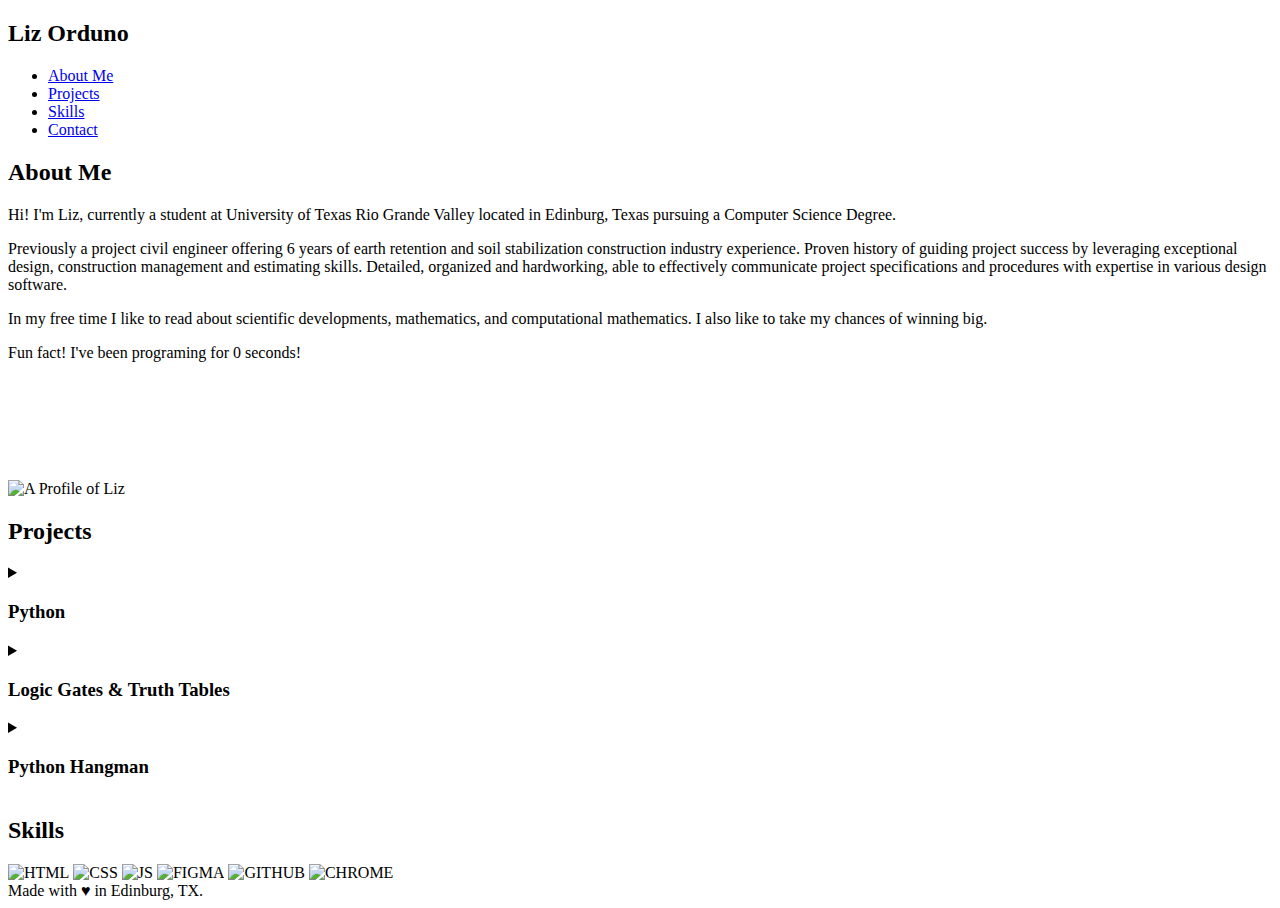
==== index.html @ e878ddfb "Created index.html page" ====
<!DOCTYPE html>
<html lang="en">
  <head>
    <meta charset="UTF-8" />
    <meta name="viewport" content="width=device-width, initial-scale=1.0" />
    <title>My Portfolio</title>
    <link rel="stylesheet" href="./index.css" />
    <link rel="stylesheet" href="./all.min.css" />
  </head>
  <body>
    <nav>
      <h2 id="logo">Liz Orduno</h2>
      <ul class="navigation-items">
        <li class="navigation-item"><a href="#about-me">About Me</a></li>
        <li class="navigation-item"><a href="#projects">Projects</a></li>
        <li class="navigation-item"><a href="#skills">Skills</a></li>
        <li class="navigation-item"><a href="/contact.html">Contact</a></li>
      </ul>
    </nav>

    <main>
      <section id="about-me">
        <div class="about-me-container">
          <div class="about-me-text-container">
            <h2>About Me</h2>
            <p>
              Hi! I'm Liz, currently a student at University of Texas Rio Grande Valley located in Edinburg,
              Texas pursuing a Computer Science Degree.
            </p>
            <p>
              Previously a project civil engineer offering 6 years of earth retention and soil stabilization construction
              industry experience. Proven history of guiding project success by leveraging exceptional design, construction management
              and estimating skills. Detailed, organized and hardworking, able to effectively communicate project specifications and
              procedures with expertise in various design software.
            </p>
            <p>
              In my free time I like to read about scientific developments,
              mathematics, and computational mathematics. I also like to take my
              chances of winning big.
            </p>
            <p>
              Fun fact! I've been programing for
              <span id="time-container">0</span> seconds!
              <br>
              <br>
              <iframe src="https://open.spotify.com/embed/track/7DcJ6fEBb7BaKuYKTwiDxK?utm_source=generator&theme=0" width="65%" height="80" frameBorder="0" allowfullscreen="" allow="autoplay; clipboard-write; encrypted-media; fullscreen; picture-in-picture"></iframe>
            </p>
          </div>
          <img
            src="personal.png"
            alt="A Profile of Liz"
            class="portrait"
          />
        </div>
      </section>


<!--//PROJECTS IMAGES & DESCRIPTIONS -->
      <section id="projects">
        <h2>Projects</h2>
        <details class="project">
          <summary class="project-title">
<!--//FIRST PROJECT: PYTHON -->
            <h3>Python</h3>
          </summary>
<!--//FIRST IMAGE: PYTHON -->
          <img id="myImg" src="phyon.png" alt="Image of the phyton work done in class" style="width:100%;max-width:500px">
<!-- The Modal -->
          <div id="myModal" class="modal">
            <span class="close">&times;</span>
            <img class="modal-content" id="img01">
            <div id="caption"></div>
          </div>
            <script>
// Get the modal
            var modal = document.getElementById("myModal");
// Get the image and insert it inside the modal - use its "alt" text as a caption
              var img = document.getElementById("myImg");
              var modalImg = document.getElementById("img01");
              var captionText = document.getElementById("caption");
              img.onclick = function(){
                modal.style.display = "block";
                modalImg.src = this.src;
                captionText.innerHTML = this.alt;
              }
// Get the <span> element that closes the modal
                var span = document.getElementsByClassName("close")[0];
// When the user clicks on <span> (x), close the modal
                span.onclick = function() {
                  modal.style.display = "none";
                }
              </script>
<!--//FIRST DESCRIPTION TEXT: PYTHON -->
          <p class="project-description">
            <i>Riplit screenshot of learning to write on Python.
            Python is a high-level, general-purpose programming language. Its design philosophy emphasizes code readability with the use of significant indentation. Python is dynamically-typed and garbage-collected. It supports multiple programming paradigms, including structured, object-oriented and functional programming.</i>
        </details>

        <details class="project">
          <summary class="project-title">
<!--//SECOND PROJECT: LOGIC GATES & TRUTH TABLES-->
            <h3>Logic Gates & Truth Tables</h3>
          </summary>
<!--//SECOND IMAGE: LOGIC -->
          <img id="myImg1" src="circuits.png" alt="Logic Circuits Notes" style="width:100%;max-width:500px">
<!-- The Modal -->
          <div id="myModal" class="modal">
            <span class="close">&times;</span>
            <img class="modal-content" id="img01">
            <div id="caption"></div>
          </div>
            <script>
// Get the modal
          var modal = document.getElementById("myModal");
// Get the image and insert it inside the modal - use its "alt" text as a caption
          var img = document.getElementById("myImg1");
          var modalImg = document.getElementById("img01");
          var captionText = document.getElementById("caption");
            img.onclick = function(){
            modal.style.display = "block";
            modalImg.src = this.src;
            captionText.innerHTML = this.alt;
            }
// Get the <span> element that closes the modal
          var span = document.getElementsByClassName("close")[0];
// When the user clicks on <span> (x), close the modal
            span.onclick = function() {
              modal.style.display = "none";
            }
</script>
<!--//SECOND DESCRIPTION TEXT: LOGIC -->
          <p class="project-description">
            <i>The table used to represent the boolean expression of a logic gate function is commonly called a Truth Table. A logic gate truth table shows each possible input combination to the gate or circuit with the resultant output depending upon the combination of these input(s).</i>
          </p>
        </details>
        <details class="project">
          <summary class="project-title">
            <h3>Python Hangman</h3>
          </summary>
          <video
            controls
            src="Hangman.mov"
            width="650">
            Sorry, your browser doesn't support embedded videos, but don't worry, you can
          </video>
          <p class="project-description">
            <i>Hangman has been our most advanced game yet; Lists are values that can contain other values.
            Methods are functions attached to a value.
            Lists have an append() method. Strings have lower(), upper(), split(), startswith(), and endswith() methods.
            The elif statement lets you add an “or else-if” clause to the middle of your if-else statements.</i>
          </p>
        </details>
      </section>

      <section id="skills">
        <h2>Skills</h2>
        <div id="skills-container">
          <img src="html-file.png" alt="HTML" width="30" height="40"></i>
          <img src="css-file-format.png" alt="CSS" width="30" height="40"></i>
          <img src="js.png" alt="JS" width="30" height="40"></i>
          <img src="figma.png" alt="FIGMA" width="30" height="40"></i>
          <img src="github.png" alt="GITHUB" width="30" height="40"></i>
          <img src="chrome.png" alt="CHROME" width="30" height="40"></i>
        </div>
      </section>
    </main>

    <footer>Made with <span class="heart">♥</span> in Edinburg, TX.</footer>
  </body>
  <script>
    const timeContainer = document.getElementById("time-container");
    const BIRTH_DAY = "08-29-2022";
    const BIRTH_DAY_DATE = new Date(BIRTH_DAY);
    const intlNumberFormatter = new Intl.NumberFormat("en-US");

    setInterval(() => {
      const now = new Date();
      const difference = Math.floor(
        (now.getTime() - BIRTH_DAY_DATE.getTime()) / 1000
      );

      timeContainer.innerText = intlNumberFormatter.format(difference);
    }, 1000);
  </script>
</html>
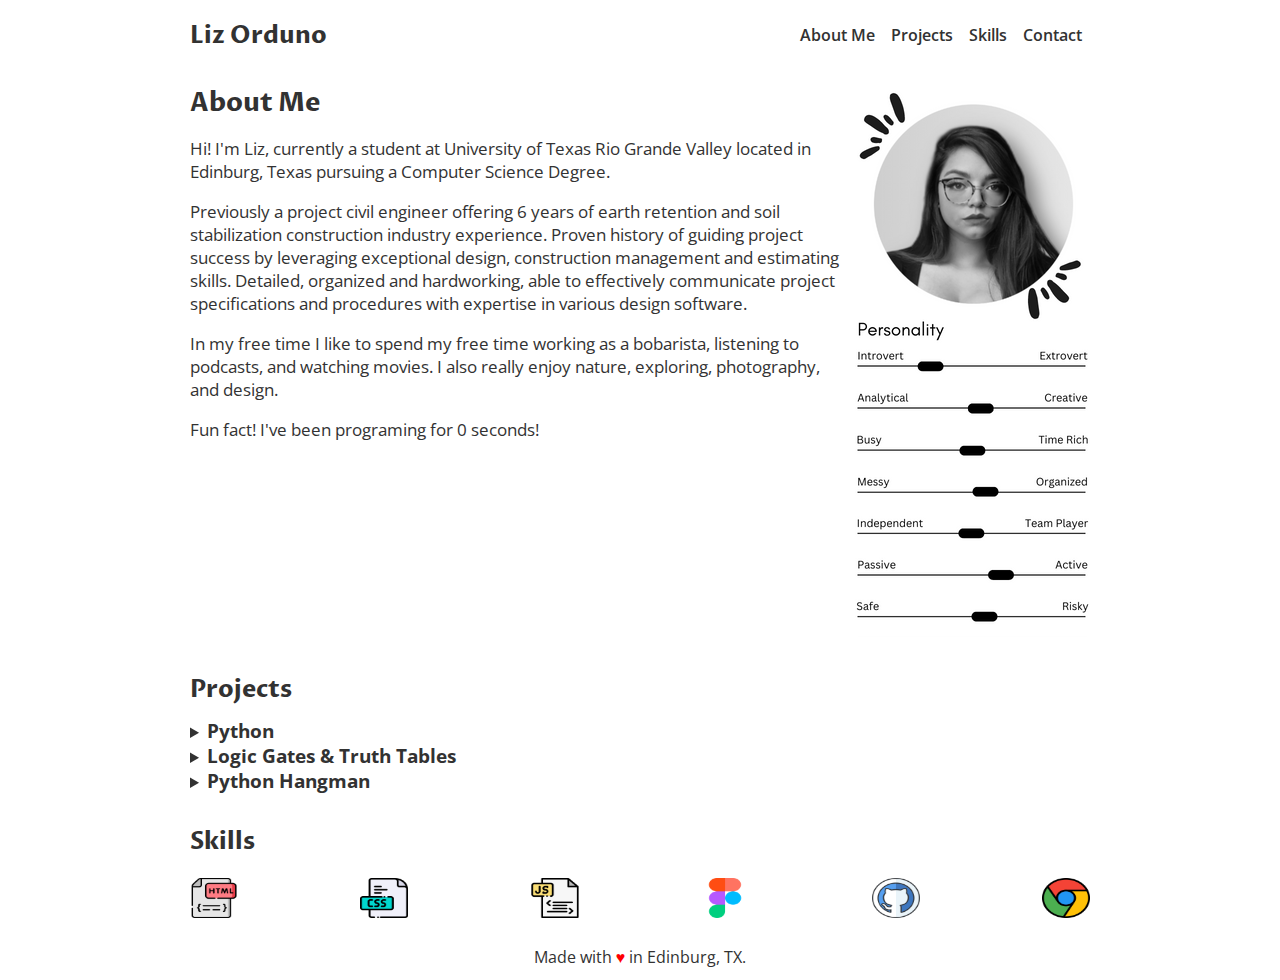
==== commit 57a4c3a3: "new added bio" ====
--- a/index.html
+++ b/index.html
@@ -34,9 +34,8 @@
               procedures with expertise in various design software.
             </p>
             <p>
-              In my free time I like to read about scientific developments,
-              mathematics, and computational mathematics. I also like to take my
-              chances of winning big.
+              In my free time I like to spend my free time working as a bobarista, listening to podcasts, and watching movies. I also really enjoy nature, exploring, photography, and design.
+
             </p>
             <p>
               Fun fact! I've been programing for
--- a/index.css
+++ b/index.css
@@ -0,0 +1,216 @@
+@import url("https://fonts.googleapis.com/css2?family=Open+Sans&family=Proza+Libre:wght@700&display=swap");
+
+html {
+  scroll-behavior: smooth;
+}
+
+html,
+body {
+  height: 100%;
+  color: var(--font-color);
+}
+
+:root {
+  --spacing-1: 8px;
+  --spacing-2: 12px;
+  --spacing-3: 16px;
+  --spacing-4: 24px;
+
+  --border-radius: 12px;
+
+  --font-color: #323232;
+}
+
+.heart {
+  color: red;
+}
+
+h2 {
+  font-family: "Proza Libre", sans-serif;
+  margin: 0;
+  margin-bottom: var(--spacing-2);
+}
+
+body {
+  font-family: "Open Sans", sans-serif;
+  margin: 0;
+  padding: 0 var(--spacing-3);
+  max-width: 900px;
+  margin: 0 auto;
+  display: flex;
+  flex-direction: column;
+}
+
+nav {
+  display: flex;
+  align-items: center;
+  padding: var(--spacing-3) 0;
+}
+
+.navigation-items {
+  display: flex;
+  list-style-type: none;
+  padding: 0;
+  align-items: center;
+  margin: 0;
+  margin-left: auto;
+}
+
+.navigation-item {
+  margin: var(--spacing-1);
+}
+
+.portrait {
+  border-radius: var(--border-radius);
+  flex-shrink: 0;
+}
+
+.about-me-container {
+  display: flex;
+}
+
+.about-me-text-container {
+  margin-right: var(--spacing-3);
+  font-size: 17px;
+}
+
+.project-image {
+  width: 50%;
+}
+
+.project-title h3 {
+  display: inline;
+}
+
+details {
+  cursor: pointer;
+}
+
+summary {
+  list-style-image: url(https://s3-us-west-2.amazonaws.com/s.cdpn.io/3/right-arrow.svg);
+}
+
+footer {
+  margin-top: auto;
+  padding: var(--spacing-2) 0;
+  text-align: center;
+}
+
+section {
+  padding: var(--spacing-3) 0;
+}
+
+.icon {
+  font-size: 2em;
+  color: var(--font-color);
+  margin: 0 var(--spacing-1);
+}
+
+a {
+  color: var(--font-color);
+  text-decoration: none;
+  font-weight: 600;
+}
+
+#logo {
+  margin: 0;
+}
+
+#skills-container {
+  display: flex;
+  width: 100%;
+  justify-content: space-between;
+  flex-wrap: wrap;
+}
+
+#skills-container > * {
+  font-size: 2em;
+  width: 1.5em;
+  margin-top: var(--spacing-1);
+}
+
+@media only screen and (max-width: 600px) {
+  .about-me-container {
+    flex-direction: column;
+  }
+}
+
+/* Style the Image Used to Trigger the Modal */
+#myImg1 {
+  border-radius: 5px;
+  cursor: pointer;
+  transition: 0.3s;
+}
+
+#myImg1:hover {opacity: 0.7;}
+
+/* The Modal (background) */
+.modal {
+  display: none; /* Hidden by default */
+  position: fixed; /* Stay in place */
+  z-index: 1; /* Sit on top */
+  padding-top: 100px; /* Location of the box */
+  left: 0;
+  top: 0;
+  width: 100%; /* Full width */
+  height: 100%; /* Full height */
+  overflow: auto; /* Enable scroll if needed */
+  background-color: rgb(0,0,0); /* Fallback color */
+  background-color: rgba(0,0,0,0.9); /* Black w/ opacity */
+}
+
+/* Modal Content (Image) */
+.modal-content {
+  margin: auto;
+  display: block;
+  width: 80%;
+  max-width: 700px;
+}
+
+/* Caption of Modal Image (Image Text) - Same Width as the Image */
+#caption {
+  margin: auto;
+  display: block;
+  width: 80%;
+  max-width: 700px;
+  text-align: center;
+  color: #ccc;
+  padding: 10px 0;
+  height: 150px;
+}
+
+/* Add Animation - Zoom in the Modal */
+.modal-content, #caption {
+  animation-name: zoom;
+  animation-duration: 0.6s;
+}
+
+@keyframes zoom {
+  from {transform:scale(0)}
+  to {transform:scale(1)}
+}
+
+/* The Close Button */
+.close {
+  position: absolute;
+  top: 15px;
+  right: 35px;
+  color: #f1f1f1;
+  font-size: 40px;
+  font-weight: bold;
+  transition: 0.3s;
+}
+
+.close:hover,
+.close:focus {
+  color: #bbb;
+  text-decoration: none;
+  cursor: pointer;
+}
+
+/* 100% Image Width on Smaller Screens */
+@media only screen and (max-width: 700px){
+  .modal-content {
+    width: 100%;
+  }
+}
--- a/all.min.css
+++ b/all.min.css
@@ -0,0 +1,5 @@
+/*!
+ * Font Awesome Free 5.15.0 by @fontawesome - https://fontawesome.com
+ * License - https://fontawesome.com/license/free (Icons: CC BY 4.0, Fonts: SIL OFL 1.1, Code: MIT License)
+ */
+.fa,.fab,.fad,.fal,.far,.fas{-moz-osx-font-smoothing:grayscale;-webkit-font-smoothing:antialiased;display:inline-block;font-style:normal;font-variant:normal;text-rendering:auto;line-height:1}.fa-lg{font-size:1.33333em;line-height:.75em;vertical-align:-.0667em}.fa-xs{font-size:.75em}.fa-sm{font-size:.875em}.fa-1x{font-size:1em}.fa-2x{font-size:2em}.fa-3x{font-size:3em}.fa-4x{font-size:4em}.fa-5x{font-size:5em}.fa-6x{font-size:6em}.fa-7x{font-size:7em}.fa-8x{font-size:8em}.fa-9x{font-size:9em}.fa-10x{font-size:10em}.fa-fw{text-align:center;width:1.25em}.fa-ul{list-style-type:none;margin-left:2.5em;padding-left:0}.fa-ul>li{position:relative}.fa-li{left:-2em;position:absolute;text-align:center;width:2em;line-height:inherit}.fa-border{border:.08em solid #eee;border-radius:.1em;padding:.2em .25em .15em}.fa-pull-left{float:left}.fa-pull-right{float:right}.fa.fa-pull-left,.fab.fa-pull-left,.fal.fa-pull-left,.far.fa-pull-left,.fas.fa-pull-left{margin-right:.3em}.fa.fa-pull-right,.fab.fa-pull-right,.fal.fa-pull-right,.far.fa-pull-right,.fas.fa-pull-right{margin-left:.3em}.fa-spin{-webkit-animation:fa-spin 2s linear infinite;animation:fa-spin 2s linear infinite}.fa-pulse{-webkit-animation:fa-spin 1s steps(8) infinite;animation:fa-spin 1s steps(8) infinite}@-webkit-keyframes fa-spin{0%{-webkit-transform:rotate(0deg);transform:rotate(0deg)}to{-webkit-transform:rotate(1turn);transform:rotate(1turn)}}@keyframes fa-spin{0%{-webkit-transform:rotate(0deg);transform:rotate(0deg)}to{-webkit-transform:rotate(1turn);transform:rotate(1turn)}}.fa-rotate-90{-ms-filter:"progid:DXImageTransform.Microsoft.BasicImage(rotation=1)";-webkit-transform:rotate(90deg);transform:rotate(90deg)}.fa-rotate-180{-ms-filter:"progid:DXImageTransform.Microsoft.BasicImage(rotation=2)";-webkit-transform:rotate(180deg);transform:rotate(180deg)}.fa-rotate-270{-ms-filter:"progid:DXImageTransform.Microsoft.BasicImage(rotation=3)";-webkit-transform:rotate(270deg);transform:rotate(270deg)}.fa-flip-horizontal{-ms-filter:"progid:DXImageTransform.Microsoft.BasicImage(rotation=0, mirror=1)";-webkit-transform:scaleX(-1);transform:scaleX(-1)}.fa-flip-vertical{-webkit-transform:scaleY(-1);transform:scaleY(-1)}.fa-flip-both,.fa-flip-horizontal.fa-flip-vertical,.fa-flip-vertical{-ms-filter:"progid:DXImageTransform.Microsoft.BasicImage(rotation=2, mirror=1)"}.fa-flip-both,.fa-flip-horizontal.fa-flip-vertical{-webkit-transform:scale(-1);transform:scale(-1)}:root .fa-flip-both,:root .fa-flip-horizontal,:root .fa-flip-vertical,:root .fa-rotate-90,:root .fa-rotate-180,:root .fa-rotate-270{-webkit-filter:none;filter:none}.fa-stack{display:inline-block;height:2em;line-height:2em;position:relative;vertical-align:middle;width:2.5em}.fa-stack-1x,.fa-stack-2x{left:0;position:absolute;text-align:center;width:100%}.fa-stack-1x{line-height:inherit}.fa-stack-2x{font-size:2em}.fa-inverse{color:#fff}.fa-500px:before{content:"\f26e"}.fa-accessible-icon:before{content:"\f368"}.fa-accusoft:before{content:"\f369"}.fa-acquisitions-incorporated:before{content:"\f6af"}.fa-ad:before{content:"\f641"}.fa-address-book:before{content:"\f2b9"}.fa-address-card:before{content:"\f2bb"}.fa-adjust:before{content:"\f042"}.fa-adn:before{content:"\f170"}.fa-adversal:before{content:"\f36a"}.fa-affiliatetheme:before{content:"\f36b"}.fa-air-freshener:before{content:"\f5d0"}.fa-airbnb:before{content:"\f834"}.fa-algolia:before{content:"\f36c"}.fa-align-center:before{content:"\f037"}.fa-align-justify:before{content:"\f039"}.fa-align-left:before{content:"\f036"}.fa-align-right:before{content:"\f038"}.fa-alipay:before{content:"\f642"}.fa-allergies:before{content:"\f461"}.fa-amazon:before{content:"\f270"}.fa-amazon-pay:before{content:"\f42c"}.fa-ambulance:before{content:"\f0f9"}.fa-american-sign-language-interpreting:before{content:"\f2a3"}.fa-amilia:before{content:"\f36d"}.fa-anchor:before{content:"\f13d"}.fa-android:before{content:"\f17b"}.fa-angellist:before{content:"\f209"}.fa-angle-double-down:before{content:"\f103"}.fa-angle-double-left:before{content:"\f100"}.fa-angle-double-right:before{content:"\f101"}.fa-angle-double-up:before{content:"\f102"}.fa-angle-down:before{content:"\f107"}.fa-angle-left:before{content:"\f104"}.fa-angle-right:before{content:"\f105"}.fa-angle-up:before{content:"\f106"}.fa-angry:before{content:"\f556"}.fa-angrycreative:before{content:"\f36e"}.fa-angular:before{content:"\f420"}.fa-ankh:before{content:"\f644"}.fa-app-store:before{content:"\f36f"}.fa-app-store-ios:before{content:"\f370"}.fa-apper:before{content:"\f371"}.fa-apple:before{content:"\f179"}.fa-apple-alt:before{content:"\f5d1"}.fa-apple-pay:before{content:"\f415"}.fa-archive:before{content:"\f187"}.fa-archway:before{content:"\f557"}.fa-arrow-alt-circle-down:before{content:"\f358"}.fa-arrow-alt-circle-left:before{content:"\f359"}.fa-arrow-alt-circle-right:before{content:"\f35a"}.fa-arrow-alt-circle-up:before{content:"\f35b"}.fa-arrow-circle-down:before{content:"\f0ab"}.fa-arrow-circle-left:before{content:"\f0a8"}.fa-arrow-circle-right:before{content:"\f0a9"}.fa-arrow-circle-up:before{content:"\f0aa"}.fa-arrow-down:before{content:"\f063"}.fa-arrow-left:before{content:"\f060"}.fa-arrow-right:before{content:"\f061"}.fa-arrow-up:before{content:"\f062"}.fa-arrows-alt:before{content:"\f0b2"}.fa-arrows-alt-h:before{content:"\f337"}.fa-arrows-alt-v:before{content:"\f338"}.fa-artstation:before{content:"\f77a"}.fa-assistive-listening-systems:before{content:"\f2a2"}.fa-asterisk:before{content:"\f069"}.fa-asymmetrik:before{content:"\f372"}.fa-at:before{content:"\f1fa"}.fa-atlas:before{content:"\f558"}.fa-atlassian:before{content:"\f77b"}.fa-atom:before{content:"\f5d2"}.fa-audible:before{content:"\f373"}.fa-audio-description:before{content:"\f29e"}.fa-autoprefixer:before{content:"\f41c"}.fa-avianex:before{content:"\f374"}.fa-aviato:before{content:"\f421"}.fa-award:before{content:"\f559"}.fa-aws:before{content:"\f375"}.fa-baby:before{content:"\f77c"}.fa-baby-carriage:before{content:"\f77d"}.fa-backspace:before{content:"\f55a"}.fa-backward:before{content:"\f04a"}.fa-bacon:before{content:"\f7e5"}.fa-bacteria:before{content:"\e059"}.fa-bacterium:before{content:"\e05a"}.fa-bahai:before{content:"\f666"}.fa-balance-scale:before{content:"\f24e"}.fa-balance-scale-left:before{content:"\f515"}.fa-balance-scale-right:before{content:"\f516"}.fa-ban:before{content:"\f05e"}.fa-band-aid:before{content:"\f462"}.fa-bandcamp:before{content:"\f2d5"}.fa-barcode:before{content:"\f02a"}.fa-bars:before{content:"\f0c9"}.fa-baseball-ball:before{content:"\f433"}.fa-basketball-ball:before{content:"\f434"}.fa-bath:before{content:"\f2cd"}.fa-battery-empty:before{content:"\f244"}.fa-battery-full:before{content:"\f240"}.fa-battery-half:before{content:"\f242"}.fa-battery-quarter:before{content:"\f243"}.fa-battery-three-quarters:before{content:"\f241"}.fa-battle-net:before{content:"\f835"}.fa-bed:before{content:"\f236"}.fa-beer:before{content:"\f0fc"}.fa-behance:before{content:"\f1b4"}.fa-behance-square:before{content:"\f1b5"}.fa-bell:before{content:"\f0f3"}.fa-bell-slash:before{content:"\f1f6"}.fa-bezier-curve:before{content:"\f55b"}.fa-bible:before{content:"\f647"}.fa-bicycle:before{content:"\f206"}.fa-biking:before{content:"\f84a"}.fa-bimobject:before{content:"\f378"}.fa-binoculars:before{content:"\f1e5"}.fa-biohazard:before{content:"\f780"}.fa-birthday-cake:before{content:"\f1fd"}.fa-bitbucket:before{content:"\f171"}.fa-bitcoin:before{content:"\f379"}.fa-bity:before{content:"\f37a"}.fa-black-tie:before{content:"\f27e"}.fa-blackberry:before{content:"\f37b"}.fa-blender:before{content:"\f517"}.fa-blender-phone:before{content:"\f6b6"}.fa-blind:before{content:"\f29d"}.fa-blog:before{content:"\f781"}.fa-blogger:before{content:"\f37c"}.fa-blogger-b:before{content:"\f37d"}.fa-bluetooth:before{content:"\f293"}.fa-bluetooth-b:before{content:"\f294"}.fa-bold:before{content:"\f032"}.fa-bolt:before{content:"\f0e7"}.fa-bomb:before{content:"\f1e2"}.fa-bone:before{content:"\f5d7"}.fa-bong:before{content:"\f55c"}.fa-book:before{content:"\f02d"}.fa-book-dead:before{content:"\f6b7"}.fa-book-medical:before{content:"\f7e6"}.fa-book-open:before{content:"\f518"}.fa-book-reader:before{content:"\f5da"}.fa-bookmark:before{content:"\f02e"}.fa-bootstrap:before{content:"\f836"}.fa-border-all:before{content:"\f84c"}.fa-border-none:before{content:"\f850"}.fa-border-style:before{content:"\f853"}.fa-bowling-ball:before{content:"\f436"}.fa-box:before{content:"\f466"}.fa-box-open:before{content:"\f49e"}.fa-box-tissue:before{content:"\e05b"}.fa-boxes:before{content:"\f468"}.fa-braille:before{content:"\f2a1"}.fa-brain:before{content:"\f5dc"}.fa-bread-slice:before{content:"\f7ec"}.fa-briefcase:before{content:"\f0b1"}.fa-briefcase-medical:before{content:"\f469"}.fa-broadcast-tower:before{content:"\f519"}.fa-broom:before{content:"\f51a"}.fa-brush:before{content:"\f55d"}.fa-btc:before{content:"\f15a"}.fa-buffer:before{content:"\f837"}.fa-bug:before{content:"\f188"}.fa-building:before{content:"\f1ad"}.fa-bullhorn:before{content:"\f0a1"}.fa-bullseye:before{content:"\f140"}.fa-burn:before{content:"\f46a"}.fa-buromobelexperte:before{content:"\f37f"}.fa-bus:before{content:"\f207"}.fa-bus-alt:before{content:"\f55e"}.fa-business-time:before{content:"\f64a"}.fa-buy-n-large:before{content:"\f8a6"}.fa-buysellads:before{content:"\f20d"}.fa-calculator:before{content:"\f1ec"}.fa-calendar:before{content:"\f133"}.fa-calendar-alt:before{content:"\f073"}.fa-calendar-check:before{content:"\f274"}.fa-calendar-day:before{content:"\f783"}.fa-calendar-minus:before{content:"\f272"}.fa-calendar-plus:before{content:"\f271"}.fa-calendar-times:before{content:"\f273"}.fa-calendar-week:before{content:"\f784"}.fa-camera:before{content:"\f030"}.fa-camera-retro:before{content:"\f083"}.fa-campground:before{content:"\f6bb"}.fa-canadian-maple-leaf:before{content:"\f785"}.fa-candy-cane:before{content:"\f786"}.fa-cannabis:before{content:"\f55f"}.fa-capsules:before{content:"\f46b"}.fa-car:before{content:"\f1b9"}.fa-car-alt:before{content:"\f5de"}.fa-car-battery:before{content:"\f5df"}.fa-car-crash:before{content:"\f5e1"}.fa-car-side:before{content:"\f5e4"}.fa-caravan:before{content:"\f8ff"}.fa-caret-down:before{content:"\f0d7"}.fa-caret-left:before{content:"\f0d9"}.fa-caret-right:before{content:"\f0da"}.fa-caret-square-down:before{content:"\f150"}.fa-caret-square-left:before{content:"\f191"}.fa-caret-square-right:before{content:"\f152"}.fa-caret-square-up:before{content:"\f151"}.fa-caret-up:before{content:"\f0d8"}.fa-carrot:before{content:"\f787"}.fa-cart-arrow-down:before{content:"\f218"}.fa-cart-plus:before{content:"\f217"}.fa-cash-register:before{content:"\f788"}.fa-cat:before{content:"\f6be"}.fa-cc-amazon-pay:before{content:"\f42d"}.fa-cc-amex:before{content:"\f1f3"}.fa-cc-apple-pay:before{content:"\f416"}.fa-cc-diners-club:before{content:"\f24c"}.fa-cc-discover:before{content:"\f1f2"}.fa-cc-jcb:before{content:"\f24b"}.fa-cc-mastercard:before{content:"\f1f1"}.fa-cc-paypal:before{content:"\f1f4"}.fa-cc-stripe:before{content:"\f1f5"}.fa-cc-visa:before{content:"\f1f0"}.fa-centercode:before{content:"\f380"}.fa-centos:before{content:"\f789"}.fa-certificate:before{content:"\f0a3"}.fa-chair:before{content:"\f6c0"}.fa-chalkboard:before{content:"\f51b"}.fa-chalkboard-teacher:before{content:"\f51c"}.fa-charging-station:before{content:"\f5e7"}.fa-chart-area:before{content:"\f1fe"}.fa-chart-bar:before{content:"\f080"}.fa-chart-line:before{content:"\f201"}.fa-chart-pie:before{content:"\f200"}.fa-check:before{content:"\f00c"}.fa-check-circle:before{content:"\f058"}.fa-check-double:before{content:"\f560"}.fa-check-square:before{content:"\f14a"}.fa-cheese:before{content:"\f7ef"}.fa-chess:before{content:"\f439"}.fa-chess-bishop:before{content:"\f43a"}.fa-chess-board:before{content:"\f43c"}.fa-chess-king:before{content:"\f43f"}.fa-chess-knight:before{content:"\f441"}.fa-chess-pawn:before{content:"\f443"}.fa-chess-queen:before{content:"\f445"}.fa-chess-rook:before{content:"\f447"}.fa-chevron-circle-down:before{content:"\f13a"}.fa-chevron-circle-left:before{content:"\f137"}.fa-chevron-circle-right:before{content:"\f138"}.fa-chevron-circle-up:before{content:"\f139"}.fa-chevron-down:before{content:"\f078"}.fa-chevron-left:before{content:"\f053"}.fa-chevron-right:before{content:"\f054"}.fa-chevron-up:before{content:"\f077"}.fa-child:before{content:"\f1ae"}.fa-chrome:before{content:"\f268"}.fa-chromecast:before{content:"\f838"}.fa-church:before{content:"\f51d"}.fa-circle:before{content:"\f111"}.fa-circle-notch:before{content:"\f1ce"}.fa-city:before{content:"\f64f"}.fa-clinic-medical:before{content:"\f7f2"}.fa-clipboard:before{content:"\f328"}.fa-clipboard-check:before{content:"\f46c"}.fa-clipboard-list:before{content:"\f46d"}.fa-clock:before{content:"\f017"}.fa-clone:before{content:"\f24d"}.fa-closed-captioning:before{content:"\f20a"}.fa-cloud:before{content:"\f0c2"}.fa-cloud-download-alt:before{content:"\f381"}.fa-cloud-meatball:before{content:"\f73b"}.fa-cloud-moon:before{content:"\f6c3"}.fa-cloud-moon-rain:before{content:"\f73c"}.fa-cloud-rain:before{content:"\f73d"}.fa-cloud-showers-heavy:before{content:"\f740"}.fa-cloud-sun:before{content:"\f6c4"}.fa-cloud-sun-rain:before{content:"\f743"}.fa-cloud-upload-alt:before{content:"\f382"}.fa-cloudflare:before{content:"\e07d"}.fa-cloudscale:before{content:"\f383"}.fa-cloudsmith:before{content:"\f384"}.fa-cloudversify:before{content:"\f385"}.fa-cocktail:before{content:"\f561"}.fa-code:before{content:"\f121"}.fa-code-branch:before{content:"\f126"}.fa-codepen:before{content:"\f1cb"}.fa-codiepie:before{content:"\f284"}.fa-coffee:before{content:"\f0f4"}.fa-cog:before{content:"\f013"}.fa-cogs:before{content:"\f085"}.fa-coins:before{content:"\f51e"}.fa-columns:before{content:"\f0db"}.fa-comment:before{content:"\f075"}.fa-comment-alt:before{content:"\f27a"}.fa-comment-dollar:before{content:"\f651"}.fa-comment-dots:before{content:"\f4ad"}.fa-comment-medical:before{content:"\f7f5"}.fa-comment-slash:before{content:"\f4b3"}.fa-comments:before{content:"\f086"}.fa-comments-dollar:before{content:"\f653"}.fa-compact-disc:before{content:"\f51f"}.fa-compass:before{content:"\f14e"}.fa-compress:before{content:"\f066"}.fa-compress-alt:before{content:"\f422"}.fa-compress-arrows-alt:before{content:"\f78c"}.fa-concierge-bell:before{content:"\f562"}.fa-confluence:before{content:"\f78d"}.fa-connectdevelop:before{content:"\f20e"}.fa-contao:before{content:"\f26d"}.fa-cookie:before{content:"\f563"}.fa-cookie-bite:before{content:"\f564"}.fa-copy:before{content:"\f0c5"}.fa-copyright:before{content:"\f1f9"}.fa-cotton-bureau:before{content:"\f89e"}.fa-couch:before{content:"\f4b8"}.fa-cpanel:before{content:"\f388"}.fa-creative-commons:before{content:"\f25e"}.fa-creative-commons-by:before{content:"\f4e7"}.fa-creative-commons-nc:before{content:"\f4e8"}.fa-creative-commons-nc-eu:before{content:"\f4e9"}.fa-creative-commons-nc-jp:before{content:"\f4ea"}.fa-creative-commons-nd:before{content:"\f4eb"}.fa-creative-commons-pd:before{content:"\f4ec"}.fa-creative-commons-pd-alt:before{content:"\f4ed"}.fa-creative-commons-remix:before{content:"\f4ee"}.fa-creative-commons-sa:before{content:"\f4ef"}.fa-creative-commons-sampling:before{content:"\f4f0"}.fa-creative-commons-sampling-plus:before{content:"\f4f1"}.fa-creative-commons-share:before{content:"\f4f2"}.fa-creative-commons-zero:before{content:"\f4f3"}.fa-credit-card:before{content:"\f09d"}.fa-critical-role:before{content:"\f6c9"}.fa-crop:before{content:"\f125"}.fa-crop-alt:before{content:"\f565"}.fa-cross:before{content:"\f654"}.fa-crosshairs:before{content:"\f05b"}.fa-crow:before{content:"\f520"}.fa-crown:before{content:"\f521"}.fa-crutch:before{content:"\f7f7"}.fa-css3:before{content:"\f13c"}.fa-css3-alt:before{content:"\f38b"}.fa-cube:before{content:"\f1b2"}.fa-cubes:before{content:"\f1b3"}.fa-cut:before{content:"\f0c4"}.fa-cuttlefish:before{content:"\f38c"}.fa-d-and-d:before{content:"\f38d"}.fa-d-and-d-beyond:before{content:"\f6ca"}.fa-dailymotion:before{content:"\e052"}.fa-dashcube:before{content:"\f210"}.fa-database:before{content:"\f1c0"}.fa-deaf:before{content:"\f2a4"}.fa-deezer:before{content:"\e077"}.fa-delicious:before{content:"\f1a5"}.fa-democrat:before{content:"\f747"}.fa-deploydog:before{content:"\f38e"}.fa-deskpro:before{content:"\f38f"}.fa-desktop:before{content:"\f108"}.fa-dev:before{content:"\f6cc"}.fa-deviantart:before{content:"\f1bd"}.fa-dharmachakra:before{content:"\f655"}.fa-dhl:before{content:"\f790"}.fa-diagnoses:before{content:"\f470"}.fa-diaspora:before{content:"\f791"}.fa-dice:before{content:"\f522"}.fa-dice-d20:before{content:"\f6cf"}.fa-dice-d6:before{content:"\f6d1"}.fa-dice-five:before{content:"\f523"}.fa-dice-four:before{content:"\f524"}.fa-dice-one:before{content:"\f525"}.fa-dice-six:before{content:"\f526"}.fa-dice-three:before{content:"\f527"}.fa-dice-two:before{content:"\f528"}.fa-digg:before{content:"\f1a6"}.fa-digital-ocean:before{content:"\f391"}.fa-digital-tachograph:before{content:"\f566"}.fa-directions:before{content:"\f5eb"}.fa-discord:before{content:"\f392"}.fa-discourse:before{content:"\f393"}.fa-disease:before{content:"\f7fa"}.fa-divide:before{content:"\f529"}.fa-dizzy:before{content:"\f567"}.fa-dna:before{content:"\f471"}.fa-dochub:before{content:"\f394"}.fa-docker:before{content:"\f395"}.fa-dog:before{content:"\f6d3"}.fa-dollar-sign:before{content:"\f155"}.fa-dolly:before{content:"\f472"}.fa-dolly-flatbed:before{content:"\f474"}.fa-donate:before{content:"\f4b9"}.fa-door-closed:before{content:"\f52a"}.fa-door-open:before{content:"\f52b"}.fa-dot-circle:before{content:"\f192"}.fa-dove:before{content:"\f4ba"}.fa-download:before{content:"\f019"}.fa-draft2digital:before{content:"\f396"}.fa-drafting-compass:before{content:"\f568"}.fa-dragon:before{content:"\f6d5"}.fa-draw-polygon:before{content:"\f5ee"}.fa-dribbble:before{content:"\f17d"}.fa-dribbble-square:before{content:"\f397"}.fa-dropbox:before{content:"\f16b"}.fa-drum:before{content:"\f569"}.fa-drum-steelpan:before{content:"\f56a"}.fa-drumstick-bite:before{content:"\f6d7"}.fa-drupal:before{content:"\f1a9"}.fa-dumbbell:before{content:"\f44b"}.fa-dumpster:before{content:"\f793"}.fa-dumpster-fire:before{content:"\f794"}.fa-dungeon:before{content:"\f6d9"}.fa-dyalog:before{content:"\f399"}.fa-earlybirds:before{content:"\f39a"}.fa-ebay:before{content:"\f4f4"}.fa-edge:before{content:"\f282"}.fa-edge-legacy:before{content:"\e078"}.fa-edit:before{content:"\f044"}.fa-egg:before{content:"\f7fb"}.fa-eject:before{content:"\f052"}.fa-elementor:before{content:"\f430"}.fa-ellipsis-h:before{content:"\f141"}.fa-ellipsis-v:before{content:"\f142"}.fa-ello:before{content:"\f5f1"}.fa-ember:before{content:"\f423"}.fa-empire:before{content:"\f1d1"}.fa-envelope:before{content:"\f0e0"}.fa-envelope-open:before{content:"\f2b6"}.fa-envelope-open-text:before{content:"\f658"}.fa-envelope-square:before{content:"\f199"}.fa-envira:before{content:"\f299"}.fa-equals:before{content:"\f52c"}.fa-eraser:before{content:"\f12d"}.fa-erlang:before{content:"\f39d"}.fa-ethereum:before{content:"\f42e"}.fa-ethernet:before{content:"\f796"}.fa-etsy:before{content:"\f2d7"}.fa-euro-sign:before{content:"\f153"}.fa-evernote:before{content:"\f839"}.fa-exchange-alt:before{content:"\f362"}.fa-exclamation:before{content:"\f12a"}.fa-exclamation-circle:before{content:"\f06a"}.fa-exclamation-triangle:before{content:"\f071"}.fa-expand:before{content:"\f065"}.fa-expand-alt:before{content:"\f424"}.fa-expand-arrows-alt:before{content:"\f31e"}.fa-expeditedssl:before{content:"\f23e"}.fa-external-link-alt:before{content:"\f35d"}.fa-external-link-square-alt:before{content:"\f360"}.fa-eye:before{content:"\f06e"}.fa-eye-dropper:before{content:"\f1fb"}.fa-eye-slash:before{content:"\f070"}.fa-facebook:before{content:"\f09a"}.fa-facebook-f:before{content:"\f39e"}.fa-facebook-messenger:before{content:"\f39f"}.fa-facebook-square:before{content:"\f082"}.fa-fan:before{content:"\f863"}.fa-fantasy-flight-games:before{content:"\f6dc"}.fa-fast-backward:before{content:"\f049"}.fa-fast-forward:before{content:"\f050"}.fa-faucet:before{content:"\e005"}.fa-fax:before{content:"\f1ac"}.fa-feather:before{content:"\f52d"}.fa-feather-alt:before{content:"\f56b"}.fa-fedex:before{content:"\f797"}.fa-fedora:before{content:"\f798"}.fa-female:before{content:"\f182"}.fa-fighter-jet:before{content:"\f0fb"}.fa-figma:before{content:"\f799"}.fa-file:before{content:"\f15b"}.fa-file-alt:before{content:"\f15c"}.fa-file-archive:before{content:"\f1c6"}.fa-file-audio:before{content:"\f1c7"}.fa-file-code:before{content:"\f1c9"}.fa-file-contract:before{content:"\f56c"}.fa-file-csv:before{content:"\f6dd"}.fa-file-download:before{content:"\f56d"}.fa-file-excel:before{content:"\f1c3"}.fa-file-export:before{content:"\f56e"}.fa-file-image:before{content:"\f1c5"}.fa-file-import:before{content:"\f56f"}.fa-file-invoice:before{content:"\f570"}.fa-file-invoice-dollar:before{content:"\f571"}.fa-file-medical:before{content:"\f477"}.fa-file-medical-alt:before{content:"\f478"}.fa-file-pdf:before{content:"\f1c1"}.fa-file-powerpoint:before{content:"\f1c4"}.fa-file-prescription:before{content:"\f572"}.fa-file-signature:before{content:"\f573"}.fa-file-upload:before{content:"\f574"}.fa-file-video:before{content:"\f1c8"}.fa-file-word:before{content:"\f1c2"}.fa-fill:before{content:"\f575"}.fa-fill-drip:before{content:"\f576"}.fa-film:before{content:"\f008"}.fa-filter:before{content:"\f0b0"}.fa-fingerprint:before{content:"\f577"}.fa-fire:before{content:"\f06d"}.fa-fire-alt:before{content:"\f7e4"}.fa-fire-extinguisher:before{content:"\f134"}.fa-firefox:before{content:"\f269"}.fa-firefox-browser:before{content:"\e007"}.fa-first-aid:before{content:"\f479"}.fa-first-order:before{content:"\f2b0"}.fa-first-order-alt:before{content:"\f50a"}.fa-firstdraft:before{content:"\f3a1"}.fa-fish:before{content:"\f578"}.fa-fist-raised:before{content:"\f6de"}.fa-flag:before{content:"\f024"}.fa-flag-checkered:before{content:"\f11e"}.fa-flag-usa:before{content:"\f74d"}.fa-flask:before{content:"\f0c3"}.fa-flickr:before{content:"\f16e"}.fa-flipboard:before{content:"\f44d"}.fa-flushed:before{content:"\f579"}.fa-fly:before{content:"\f417"}.fa-folder:before{content:"\f07b"}.fa-folder-minus:before{content:"\f65d"}.fa-folder-open:before{content:"\f07c"}.fa-folder-plus:before{content:"\f65e"}.fa-font:before{content:"\f031"}.fa-font-awesome:before{content:"\f2b4"}.fa-font-awesome-alt:before{content:"\f35c"}.fa-font-awesome-flag:before{content:"\f425"}.fa-font-awesome-logo-full:before{content:"\f4e6"}.fa-fonticons:before{content:"\f280"}.fa-fonticons-fi:before{content:"\f3a2"}.fa-football-ball:before{content:"\f44e"}.fa-fort-awesome:before{content:"\f286"}.fa-fort-awesome-alt:before{content:"\f3a3"}.fa-forumbee:before{content:"\f211"}.fa-forward:before{content:"\f04e"}.fa-foursquare:before{content:"\f180"}.fa-free-code-camp:before{content:"\f2c5"}.fa-freebsd:before{content:"\f3a4"}.fa-frog:before{content:"\f52e"}.fa-frown:before{content:"\f119"}.fa-frown-open:before{content:"\f57a"}.fa-fulcrum:before{content:"\f50b"}.fa-funnel-dollar:before{content:"\f662"}.fa-futbol:before{content:"\f1e3"}.fa-galactic-republic:before{content:"\f50c"}.fa-galactic-senate:before{content:"\f50d"}.fa-gamepad:before{content:"\f11b"}.fa-gas-pump:before{content:"\f52f"}.fa-gavel:before{content:"\f0e3"}.fa-gem:before{content:"\f3a5"}.fa-genderless:before{content:"\f22d"}.fa-get-pocket:before{content:"\f265"}.fa-gg:before{content:"\f260"}.fa-gg-circle:before{content:"\f261"}.fa-ghost:before{content:"\f6e2"}.fa-gift:before{content:"\f06b"}.fa-gifts:before{content:"\f79c"}.fa-git:before{content:"\f1d3"}.fa-git-alt:before{content:"\f841"}.fa-git-square:before{content:"\f1d2"}.fa-github:before{content:"\f09b"}.fa-github-alt:before{content:"\f113"}.fa-github-square:before{content:"\f092"}.fa-gitkraken:before{content:"\f3a6"}.fa-gitlab:before{content:"\f296"}.fa-gitter:before{content:"\f426"}.fa-glass-cheers:before{content:"\f79f"}.fa-glass-martini:before{content:"\f000"}.fa-glass-martini-alt:before{content:"\f57b"}.fa-glass-whiskey:before{content:"\f7a0"}.fa-glasses:before{content:"\f530"}.fa-glide:before{content:"\f2a5"}.fa-glide-g:before{content:"\f2a6"}.fa-globe:before{content:"\f0ac"}.fa-globe-africa:before{content:"\f57c"}.fa-globe-americas:before{content:"\f57d"}.fa-globe-asia:before{content:"\f57e"}.fa-globe-europe:before{content:"\f7a2"}.fa-gofore:before{content:"\f3a7"}.fa-golf-ball:before{content:"\f450"}.fa-goodreads:before{content:"\f3a8"}.fa-goodreads-g:before{content:"\f3a9"}.fa-google:before{content:"\f1a0"}.fa-google-drive:before{content:"\f3aa"}.fa-google-pay:before{content:"\e079"}.fa-google-play:before{content:"\f3ab"}.fa-google-plus:before{content:"\f2b3"}.fa-google-plus-g:before{content:"\f0d5"}.fa-google-plus-square:before{content:"\f0d4"}.fa-google-wallet:before{content:"\f1ee"}.fa-gopuram:before{content:"\f664"}.fa-graduation-cap:before{content:"\f19d"}.fa-gratipay:before{content:"\f184"}.fa-grav:before{content:"\f2d6"}.fa-greater-than:before{content:"\f531"}.fa-greater-than-equal:before{content:"\f532"}.fa-grimace:before{content:"\f57f"}.fa-grin:before{content:"\f580"}.fa-grin-alt:before{content:"\f581"}.fa-grin-beam:before{content:"\f582"}.fa-grin-beam-sweat:before{content:"\f583"}.fa-grin-hearts:before{content:"\f584"}.fa-grin-squint:before{content:"\f585"}.fa-grin-squint-tears:before{content:"\f586"}.fa-grin-stars:before{content:"\f587"}.fa-grin-tears:before{content:"\f588"}.fa-grin-tongue:before{content:"\f589"}.fa-grin-tongue-squint:before{content:"\f58a"}.fa-grin-tongue-wink:before{content:"\f58b"}.fa-grin-wink:before{content:"\f58c"}.fa-grip-horizontal:before{content:"\f58d"}.fa-grip-lines:before{content:"\f7a4"}.fa-grip-lines-vertical:before{content:"\f7a5"}.fa-grip-vertical:before{content:"\f58e"}.fa-gripfire:before{content:"\f3ac"}.fa-grunt:before{content:"\f3ad"}.fa-guilded:before{content:"\e07e"}.fa-guitar:before{content:"\f7a6"}.fa-gulp:before{content:"\f3ae"}.fa-h-square:before{content:"\f0fd"}.fa-hacker-news:before{content:"\f1d4"}.fa-hacker-news-square:before{content:"\f3af"}.fa-hackerrank:before{content:"\f5f7"}.fa-hamburger:before{content:"\f805"}.fa-hammer:before{content:"\f6e3"}.fa-hamsa:before{content:"\f665"}.fa-hand-holding:before{content:"\f4bd"}.fa-hand-holding-heart:before{content:"\f4be"}.fa-hand-holding-medical:before{content:"\e05c"}.fa-hand-holding-usd:before{content:"\f4c0"}.fa-hand-holding-water:before{content:"\f4c1"}.fa-hand-lizard:before{content:"\f258"}.fa-hand-middle-finger:before{content:"\f806"}.fa-hand-paper:before{content:"\f256"}.fa-hand-peace:before{content:"\f25b"}.fa-hand-point-down:before{content:"\f0a7"}.fa-hand-point-left:before{content:"\f0a5"}.fa-hand-point-right:before{content:"\f0a4"}.fa-hand-point-up:before{content:"\f0a6"}.fa-hand-pointer:before{content:"\f25a"}.fa-hand-rock:before{content:"\f255"}.fa-hand-scissors:before{content:"\f257"}.fa-hand-sparkles:before{content:"\e05d"}.fa-hand-spock:before{content:"\f259"}.fa-hands:before{content:"\f4c2"}.fa-hands-helping:before{content:"\f4c4"}.fa-hands-wash:before{content:"\e05e"}.fa-handshake:before{content:"\f2b5"}.fa-handshake-alt-slash:before{content:"\e05f"}.fa-handshake-slash:before{content:"\e060"}.fa-hanukiah:before{content:"\f6e6"}.fa-hard-hat:before{content:"\f807"}.fa-hashtag:before{content:"\f292"}.fa-hat-cowboy:before{content:"\f8c0"}.fa-hat-cowboy-side:before{content:"\f8c1"}.fa-hat-wizard:before{content:"\f6e8"}.fa-hdd:before{content:"\f0a0"}.fa-head-side-cough:before{content:"\e061"}.fa-head-side-cough-slash:before{content:"\e062"}.fa-head-side-mask:before{content:"\e063"}.fa-head-side-virus:before{content:"\e064"}.fa-heading:before{content:"\f1dc"}.fa-headphones:before{content:"\f025"}.fa-headphones-alt:before{content:"\f58f"}.fa-headset:before{content:"\f590"}.fa-heart:before{content:"\f004"}.fa-heart-broken:before{content:"\f7a9"}.fa-heartbeat:before{content:"\f21e"}.fa-helicopter:before{content:"\f533"}.fa-highlighter:before{content:"\f591"}.fa-hiking:before{content:"\f6ec"}.fa-hippo:before{content:"\f6ed"}.fa-hips:before{content:"\f452"}.fa-hire-a-helper:before{content:"\f3b0"}.fa-history:before{content:"\f1da"}.fa-hive:before{content:"\e07f"}.fa-hockey-puck:before{content:"\f453"}.fa-holly-berry:before{content:"\f7aa"}.fa-home:before{content:"\f015"}.fa-hooli:before{content:"\f427"}.fa-hornbill:before{content:"\f592"}.fa-horse:before{content:"\f6f0"}.fa-horse-head:before{content:"\f7ab"}.fa-hospital:before{content:"\f0f8"}.fa-hospital-alt:before{content:"\f47d"}.fa-hospital-symbol:before{content:"\f47e"}.fa-hospital-user:before{content:"\f80d"}.fa-hot-tub:before{content:"\f593"}.fa-hotdog:before{content:"\f80f"}.fa-hotel:before{content:"\f594"}.fa-hotjar:before{content:"\f3b1"}.fa-hourglass:before{content:"\f254"}.fa-hourglass-end:before{content:"\f253"}.fa-hourglass-half:before{content:"\f252"}.fa-hourglass-start:before{content:"\f251"}.fa-house-damage:before{content:"\f6f1"}.fa-house-user:before{content:"\e065"}.fa-houzz:before{content:"\f27c"}.fa-hryvnia:before{content:"\f6f2"}.fa-html5:before{content:"\f13b"}.fa-hubspot:before{content:"\f3b2"}.fa-i-cursor:before{content:"\f246"}.fa-ice-cream:before{content:"\f810"}.fa-icicles:before{content:"\f7ad"}.fa-icons:before{content:"\f86d"}.fa-id-badge:before{content:"\f2c1"}.fa-id-card:before{content:"\f2c2"}.fa-id-card-alt:before{content:"\f47f"}.fa-ideal:before{content:"\e013"}.fa-igloo:before{content:"\f7ae"}.fa-image:before{content:"\f03e"}.fa-images:before{content:"\f302"}.fa-imdb:before{content:"\f2d8"}.fa-inbox:before{content:"\f01c"}.fa-indent:before{content:"\f03c"}.fa-industry:before{content:"\f275"}.fa-infinity:before{content:"\f534"}.fa-info:before{content:"\f129"}.fa-info-circle:before{content:"\f05a"}.fa-innosoft:before{content:"\e080"}.fa-instagram:before{content:"\f16d"}.fa-instagram-square:before{content:"\e055"}.fa-instalod:before{content:"\e081"}.fa-intercom:before{content:"\f7af"}.fa-internet-explorer:before{content:"\f26b"}.fa-invision:before{content:"\f7b0"}.fa-ioxhost:before{content:"\f208"}.fa-italic:before{content:"\f033"}.fa-itch-io:before{content:"\f83a"}.fa-itunes:before{content:"\f3b4"}.fa-itunes-note:before{content:"\f3b5"}.fa-java:before{content:"\f4e4"}.fa-jedi:before{content:"\f669"}.fa-jedi-order:before{content:"\f50e"}.fa-jenkins:before{content:"\f3b6"}.fa-jira:before{content:"\f7b1"}.fa-joget:before{content:"\f3b7"}.fa-joint:before{content:"\f595"}.fa-joomla:before{content:"\f1aa"}.fa-journal-whills:before{content:"\f66a"}.fa-js:before{content:"\f3b8"}.fa-js-square:before{content:"\f3b9"}.fa-jsfiddle:before{content:"\f1cc"}.fa-kaaba:before{content:"\f66b"}.fa-kaggle:before{content:"\f5fa"}.fa-key:before{content:"\f084"}.fa-keybase:before{content:"\f4f5"}.fa-keyboard:before{content:"\f11c"}.fa-keycdn:before{content:"\f3ba"}.fa-khanda:before{content:"\f66d"}.fa-kickstarter:before{content:"\f3bb"}.fa-kickstarter-k:before{content:"\f3bc"}.fa-kiss:before{content:"\f596"}.fa-kiss-beam:before{content:"\f597"}.fa-kiss-wink-heart:before{content:"\f598"}.fa-kiwi-bird:before{content:"\f535"}.fa-korvue:before{content:"\f42f"}.fa-landmark:before{content:"\f66f"}.fa-language:before{content:"\f1ab"}.fa-laptop:before{content:"\f109"}.fa-laptop-code:before{content:"\f5fc"}.fa-laptop-house:before{content:"\e066"}.fa-laptop-medical:before{content:"\f812"}.fa-laravel:before{content:"\f3bd"}.fa-lastfm:before{content:"\f202"}.fa-lastfm-square:before{content:"\f203"}.fa-laugh:before{content:"\f599"}.fa-laugh-beam:before{content:"\f59a"}.fa-laugh-squint:before{content:"\f59b"}.fa-laugh-wink:before{content:"\f59c"}.fa-layer-group:before{content:"\f5fd"}.fa-leaf:before{content:"\f06c"}.fa-leanpub:before{content:"\f212"}.fa-lemon:before{content:"\f094"}.fa-less:before{content:"\f41d"}.fa-less-than:before{content:"\f536"}.fa-less-than-equal:before{content:"\f537"}.fa-level-down-alt:before{content:"\f3be"}.fa-level-up-alt:before{content:"\f3bf"}.fa-life-ring:before{content:"\f1cd"}.fa-lightbulb:before{content:"\f0eb"}.fa-line:before{content:"\f3c0"}.fa-link:before{content:"\f0c1"}.fa-linkedin:before{content:"\f08c"}.fa-linkedin-in:before{content:"\f0e1"}.fa-linode:before{content:"\f2b8"}.fa-linux:before{content:"\f17c"}.fa-lira-sign:before{content:"\f195"}.fa-list:before{content:"\f03a"}.fa-list-alt:before{content:"\f022"}.fa-list-ol:before{content:"\f0cb"}.fa-list-ul:before{content:"\f0ca"}.fa-location-arrow:before{content:"\f124"}.fa-lock:before{content:"\f023"}.fa-lock-open:before{content:"\f3c1"}.fa-long-arrow-alt-down:before{content:"\f309"}.fa-long-arrow-alt-left:before{content:"\f30a"}.fa-long-arrow-alt-right:before{content:"\f30b"}.fa-long-arrow-alt-up:before{content:"\f30c"}.fa-low-vision:before{content:"\f2a8"}.fa-luggage-cart:before{content:"\f59d"}.fa-lungs:before{content:"\f604"}.fa-lungs-virus:before{content:"\e067"}.fa-lyft:before{content:"\f3c3"}.fa-magento:before{content:"\f3c4"}.fa-magic:before{content:"\f0d0"}.fa-magnet:before{content:"\f076"}.fa-mail-bulk:before{content:"\f674"}.fa-mailchimp:before{content:"\f59e"}.fa-male:before{content:"\f183"}.fa-mandalorian:before{content:"\f50f"}.fa-map:before{content:"\f279"}.fa-map-marked:before{content:"\f59f"}.fa-map-marked-alt:before{content:"\f5a0"}.fa-map-marker:before{content:"\f041"}.fa-map-marker-alt:before{content:"\f3c5"}.fa-map-pin:before{content:"\f276"}.fa-map-signs:before{content:"\f277"}.fa-markdown:before{content:"\f60f"}.fa-marker:before{content:"\f5a1"}.fa-mars:before{content:"\f222"}.fa-mars-double:before{content:"\f227"}.fa-mars-stroke:before{content:"\f229"}.fa-mars-stroke-h:before{content:"\f22b"}.fa-mars-stroke-v:before{content:"\f22a"}.fa-mask:before{content:"\f6fa"}.fa-mastodon:before{content:"\f4f6"}.fa-maxcdn:before{content:"\f136"}.fa-mdb:before{content:"\f8ca"}.fa-medal:before{content:"\f5a2"}.fa-medapps:before{content:"\f3c6"}.fa-medium:before{content:"\f23a"}.fa-medium-m:before{content:"\f3c7"}.fa-medkit:before{content:"\f0fa"}.fa-medrt:before{content:"\f3c8"}.fa-meetup:before{content:"\f2e0"}.fa-megaport:before{content:"\f5a3"}.fa-meh:before{content:"\f11a"}.fa-meh-blank:before{content:"\f5a4"}.fa-meh-rolling-eyes:before{content:"\f5a5"}.fa-memory:before{content:"\f538"}.fa-mendeley:before{content:"\f7b3"}.fa-menorah:before{content:"\f676"}.fa-mercury:before{content:"\f223"}.fa-meteor:before{content:"\f753"}.fa-microblog:before{content:"\e01a"}.fa-microchip:before{content:"\f2db"}.fa-microphone:before{content:"\f130"}.fa-microphone-alt:before{content:"\f3c9"}.fa-microphone-alt-slash:before{content:"\f539"}.fa-microphone-slash:before{content:"\f131"}.fa-microscope:before{content:"\f610"}.fa-microsoft:before{content:"\f3ca"}.fa-minus:before{content:"\f068"}.fa-minus-circle:before{content:"\f056"}.fa-minus-square:before{content:"\f146"}.fa-mitten:before{content:"\f7b5"}.fa-mix:before{content:"\f3cb"}.fa-mixcloud:before{content:"\f289"}.fa-mixer:before{content:"\e056"}.fa-mizuni:before{content:"\f3cc"}.fa-mobile:before{content:"\f10b"}.fa-mobile-alt:before{content:"\f3cd"}.fa-modx:before{content:"\f285"}.fa-monero:before{content:"\f3d0"}.fa-money-bill:before{content:"\f0d6"}.fa-money-bill-alt:before{content:"\f3d1"}.fa-money-bill-wave:before{content:"\f53a"}.fa-money-bill-wave-alt:before{content:"\f53b"}.fa-money-check:before{content:"\f53c"}.fa-money-check-alt:before{content:"\f53d"}.fa-monument:before{content:"\f5a6"}.fa-moon:before{content:"\f186"}.fa-mortar-pestle:before{content:"\f5a7"}.fa-mosque:before{content:"\f678"}.fa-motorcycle:before{content:"\f21c"}.fa-mountain:before{content:"\f6fc"}.fa-mouse:before{content:"\f8cc"}.fa-mouse-pointer:before{content:"\f245"}.fa-mug-hot:before{content:"\f7b6"}.fa-music:before{content:"\f001"}.fa-napster:before{content:"\f3d2"}.fa-neos:before{content:"\f612"}.fa-network-wired:before{content:"\f6ff"}.fa-neuter:before{content:"\f22c"}.fa-newspaper:before{content:"\f1ea"}.fa-nimblr:before{content:"\f5a8"}.fa-node:before{content:"\f419"}.fa-node-js:before{content:"\f3d3"}.fa-not-equal:before{content:"\f53e"}.fa-notes-medical:before{content:"\f481"}.fa-npm:before{content:"\f3d4"}.fa-ns8:before{content:"\f3d5"}.fa-nutritionix:before{content:"\f3d6"}.fa-object-group:before{content:"\f247"}.fa-object-ungroup:before{content:"\f248"}.fa-octopus-deploy:before{content:"\e082"}.fa-odnoklassniki:before{content:"\f263"}.fa-odnoklassniki-square:before{content:"\f264"}.fa-oil-can:before{content:"\f613"}.fa-old-republic:before{content:"\f510"}.fa-om:before{content:"\f679"}.fa-opencart:before{content:"\f23d"}.fa-openid:before{content:"\f19b"}.fa-opera:before{content:"\f26a"}.fa-optin-monster:before{content:"\f23c"}.fa-orcid:before{content:"\f8d2"}.fa-osi:before{content:"\f41a"}.fa-otter:before{content:"\f700"}.fa-outdent:before{content:"\f03b"}.fa-page4:before{content:"\f3d7"}.fa-pagelines:before{content:"\f18c"}.fa-pager:before{content:"\f815"}.fa-paint-brush:before{content:"\f1fc"}.fa-paint-roller:before{content:"\f5aa"}.fa-palette:before{content:"\f53f"}.fa-palfed:before{content:"\f3d8"}.fa-pallet:before{content:"\f482"}.fa-paper-plane:before{content:"\f1d8"}.fa-paperclip:before{content:"\f0c6"}.fa-parachute-box:before{content:"\f4cd"}.fa-paragraph:before{content:"\f1dd"}.fa-parking:before{content:"\f540"}.fa-passport:before{content:"\f5ab"}.fa-pastafarianism:before{content:"\f67b"}.fa-paste:before{content:"\f0ea"}.fa-patreon:before{content:"\f3d9"}.fa-pause:before{content:"\f04c"}.fa-pause-circle:before{content:"\f28b"}.fa-paw:before{content:"\f1b0"}.fa-paypal:before{content:"\f1ed"}.fa-peace:before{content:"\f67c"}.fa-pen:before{content:"\f304"}.fa-pen-alt:before{content:"\f305"}.fa-pen-fancy:before{content:"\f5ac"}.fa-pen-nib:before{content:"\f5ad"}.fa-pen-square:before{content:"\f14b"}.fa-pencil-alt:before{content:"\f303"}.fa-pencil-ruler:before{content:"\f5ae"}.fa-penny-arcade:before{content:"\f704"}.fa-people-arrows:before{content:"\e068"}.fa-people-carry:before{content:"\f4ce"}.fa-pepper-hot:before{content:"\f816"}.fa-perbyte:before{content:"\e083"}.fa-percent:before{content:"\f295"}.fa-percentage:before{content:"\f541"}.fa-periscope:before{content:"\f3da"}.fa-person-booth:before{content:"\f756"}.fa-phabricator:before{content:"\f3db"}.fa-phoenix-framework:before{content:"\f3dc"}.fa-phoenix-squadron:before{content:"\f511"}.fa-phone:before{content:"\f095"}.fa-phone-alt:before{content:"\f879"}.fa-phone-slash:before{content:"\f3dd"}.fa-phone-square:before{content:"\f098"}.fa-phone-square-alt:before{content:"\f87b"}.fa-phone-volume:before{content:"\f2a0"}.fa-photo-video:before{content:"\f87c"}.fa-php:before{content:"\f457"}.fa-pied-piper:before{content:"\f2ae"}.fa-pied-piper-alt:before{content:"\f1a8"}.fa-pied-piper-hat:before{content:"\f4e5"}.fa-pied-piper-pp:before{content:"\f1a7"}.fa-pied-piper-square:before{content:"\e01e"}.fa-piggy-bank:before{content:"\f4d3"}.fa-pills:before{content:"\f484"}.fa-pinterest:before{content:"\f0d2"}.fa-pinterest-p:before{content:"\f231"}.fa-pinterest-square:before{content:"\f0d3"}.fa-pizza-slice:before{content:"\f818"}.fa-place-of-worship:before{content:"\f67f"}.fa-plane:before{content:"\f072"}.fa-plane-arrival:before{content:"\f5af"}.fa-plane-departure:before{content:"\f5b0"}.fa-plane-slash:before{content:"\e069"}.fa-play:before{content:"\f04b"}.fa-play-circle:before{content:"\f144"}.fa-playstation:before{content:"\f3df"}.fa-plug:before{content:"\f1e6"}.fa-plus:before{content:"\f067"}.fa-plus-circle:before{content:"\f055"}.fa-plus-square:before{content:"\f0fe"}.fa-podcast:before{content:"\f2ce"}.fa-poll:before{content:"\f681"}.fa-poll-h:before{content:"\f682"}.fa-poo:before{content:"\f2fe"}.fa-poo-storm:before{content:"\f75a"}.fa-poop:before{content:"\f619"}.fa-portrait:before{content:"\f3e0"}.fa-pound-sign:before{content:"\f154"}.fa-power-off:before{content:"\f011"}.fa-pray:before{content:"\f683"}.fa-praying-hands:before{content:"\f684"}.fa-prescription:before{content:"\f5b1"}.fa-prescription-bottle:before{content:"\f485"}.fa-prescription-bottle-alt:before{content:"\f486"}.fa-print:before{content:"\f02f"}.fa-procedures:before{content:"\f487"}.fa-product-hunt:before{content:"\f288"}.fa-project-diagram:before{content:"\f542"}.fa-pump-medical:before{content:"\e06a"}.fa-pump-soap:before{content:"\e06b"}.fa-pushed:before{content:"\f3e1"}.fa-puzzle-piece:before{content:"\f12e"}.fa-python:before{content:"\f3e2"}.fa-qq:before{content:"\f1d6"}.fa-qrcode:before{content:"\f029"}.fa-question:before{content:"\f128"}.fa-question-circle:before{content:"\f059"}.fa-quidditch:before{content:"\f458"}.fa-quinscape:before{content:"\f459"}.fa-quora:before{content:"\f2c4"}.fa-quote-left:before{content:"\f10d"}.fa-quote-right:before{content:"\f10e"}.fa-quran:before{content:"\f687"}.fa-r-project:before{content:"\f4f7"}.fa-radiation:before{content:"\f7b9"}.fa-radiation-alt:before{content:"\f7ba"}.fa-rainbow:before{content:"\f75b"}.fa-random:before{content:"\f074"}.fa-raspberry-pi:before{content:"\f7bb"}.fa-ravelry:before{content:"\f2d9"}.fa-react:before{content:"\f41b"}.fa-reacteurope:before{content:"\f75d"}.fa-readme:before{content:"\f4d5"}.fa-rebel:before{content:"\f1d0"}.fa-receipt:before{content:"\f543"}.fa-record-vinyl:before{content:"\f8d9"}.fa-recycle:before{content:"\f1b8"}.fa-red-river:before{content:"\f3e3"}.fa-reddit:before{content:"\f1a1"}.fa-reddit-alien:before{content:"\f281"}.fa-reddit-square:before{content:"\f1a2"}.fa-redhat:before{content:"\f7bc"}.fa-redo:before{content:"\f01e"}.fa-redo-alt:before{content:"\f2f9"}.fa-registered:before{content:"\f25d"}.fa-remove-format:before{content:"\f87d"}.fa-renren:before{content:"\f18b"}.fa-reply:before{content:"\f3e5"}.fa-reply-all:before{content:"\f122"}.fa-replyd:before{content:"\f3e6"}.fa-republican:before{content:"\f75e"}.fa-researchgate:before{content:"\f4f8"}.fa-resolving:before{content:"\f3e7"}.fa-restroom:before{content:"\f7bd"}.fa-retweet:before{content:"\f079"}.fa-rev:before{content:"\f5b2"}.fa-ribbon:before{content:"\f4d6"}.fa-ring:before{content:"\f70b"}.fa-road:before{content:"\f018"}.fa-robot:before{content:"\f544"}.fa-rocket:before{content:"\f135"}.fa-rocketchat:before{content:"\f3e8"}.fa-rockrms:before{content:"\f3e9"}.fa-route:before{content:"\f4d7"}.fa-rss:before{content:"\f09e"}.fa-rss-square:before{content:"\f143"}.fa-ruble-sign:before{content:"\f158"}.fa-ruler:before{content:"\f545"}.fa-ruler-combined:before{content:"\f546"}.fa-ruler-horizontal:before{content:"\f547"}.fa-ruler-vertical:before{content:"\f548"}.fa-running:before{content:"\f70c"}.fa-rupee-sign:before{content:"\f156"}.fa-rust:before{content:"\e07a"}.fa-sad-cry:before{content:"\f5b3"}.fa-sad-tear:before{content:"\f5b4"}.fa-safari:before{content:"\f267"}.fa-salesforce:before{content:"\f83b"}.fa-sass:before{content:"\f41e"}.fa-satellite:before{content:"\f7bf"}.fa-satellite-dish:before{content:"\f7c0"}.fa-save:before{content:"\f0c7"}.fa-schlix:before{content:"\f3ea"}.fa-school:before{content:"\f549"}.fa-screwdriver:before{content:"\f54a"}.fa-scribd:before{content:"\f28a"}.fa-scroll:before{content:"\f70e"}.fa-sd-card:before{content:"\f7c2"}.fa-search:before{content:"\f002"}.fa-search-dollar:before{content:"\f688"}.fa-search-location:before{content:"\f689"}.fa-search-minus:before{content:"\f010"}.fa-search-plus:before{content:"\f00e"}.fa-searchengin:before{content:"\f3eb"}.fa-seedling:before{content:"\f4d8"}.fa-sellcast:before{content:"\f2da"}.fa-sellsy:before{content:"\f213"}.fa-server:before{content:"\f233"}.fa-servicestack:before{content:"\f3ec"}.fa-shapes:before{content:"\f61f"}.fa-share:before{content:"\f064"}.fa-share-alt:before{content:"\f1e0"}.fa-share-alt-square:before{content:"\f1e1"}.fa-share-square:before{content:"\f14d"}.fa-shekel-sign:before{content:"\f20b"}.fa-shield-alt:before{content:"\f3ed"}.fa-shield-virus:before{content:"\e06c"}.fa-ship:before{content:"\f21a"}.fa-shipping-fast:before{content:"\f48b"}.fa-shirtsinbulk:before{content:"\f214"}.fa-shoe-prints:before{content:"\f54b"}.fa-shopify:before{content:"\e057"}.fa-shopping-bag:before{content:"\f290"}.fa-shopping-basket:before{content:"\f291"}.fa-shopping-cart:before{content:"\f07a"}.fa-shopware:before{content:"\f5b5"}.fa-shower:before{content:"\f2cc"}.fa-shuttle-van:before{content:"\f5b6"}.fa-sign:before{content:"\f4d9"}.fa-sign-in-alt:before{content:"\f2f6"}.fa-sign-language:before{content:"\f2a7"}.fa-sign-out-alt:before{content:"\f2f5"}.fa-signal:before{content:"\f012"}.fa-signature:before{content:"\f5b7"}.fa-sim-card:before{content:"\f7c4"}.fa-simplybuilt:before{content:"\f215"}.fa-sink:before{content:"\e06d"}.fa-sistrix:before{content:"\f3ee"}.fa-sitemap:before{content:"\f0e8"}.fa-sith:before{content:"\f512"}.fa-skating:before{content:"\f7c5"}.fa-sketch:before{content:"\f7c6"}.fa-skiing:before{content:"\f7c9"}.fa-skiing-nordic:before{content:"\f7ca"}.fa-skull:before{content:"\f54c"}.fa-skull-crossbones:before{content:"\f714"}.fa-skyatlas:before{content:"\f216"}.fa-skype:before{content:"\f17e"}.fa-slack:before{content:"\f198"}.fa-slack-hash:before{content:"\f3ef"}.fa-slash:before{content:"\f715"}.fa-sleigh:before{content:"\f7cc"}.fa-sliders-h:before{content:"\f1de"}.fa-slideshare:before{content:"\f1e7"}.fa-smile:before{content:"\f118"}.fa-smile-beam:before{content:"\f5b8"}.fa-smile-wink:before{content:"\f4da"}.fa-smog:before{content:"\f75f"}.fa-smoking:before{content:"\f48d"}.fa-smoking-ban:before{content:"\f54d"}.fa-sms:before{content:"\f7cd"}.fa-snapchat:before{content:"\f2ab"}.fa-snapchat-ghost:before{content:"\f2ac"}.fa-snapchat-square:before{content:"\f2ad"}.fa-snowboarding:before{content:"\f7ce"}.fa-snowflake:before{content:"\f2dc"}.fa-snowman:before{content:"\f7d0"}.fa-snowplow:before{content:"\f7d2"}.fa-soap:before{content:"\e06e"}.fa-socks:before{content:"\f696"}.fa-solar-panel:before{content:"\f5ba"}.fa-sort:before{content:"\f0dc"}.fa-sort-alpha-down:before{content:"\f15d"}.fa-sort-alpha-down-alt:before{content:"\f881"}.fa-sort-alpha-up:before{content:"\f15e"}.fa-sort-alpha-up-alt:before{content:"\f882"}.fa-sort-amount-down:before{content:"\f160"}.fa-sort-amount-down-alt:before{content:"\f884"}.fa-sort-amount-up:before{content:"\f161"}.fa-sort-amount-up-alt:before{content:"\f885"}.fa-sort-down:before{content:"\f0dd"}.fa-sort-numeric-down:before{content:"\f162"}.fa-sort-numeric-down-alt:before{content:"\f886"}.fa-sort-numeric-up:before{content:"\f163"}.fa-sort-numeric-up-alt:before{content:"\f887"}.fa-sort-up:before{content:"\f0de"}.fa-soundcloud:before{content:"\f1be"}.fa-sourcetree:before{content:"\f7d3"}.fa-spa:before{content:"\f5bb"}.fa-space-shuttle:before{content:"\f197"}.fa-speakap:before{content:"\f3f3"}.fa-speaker-deck:before{content:"\f83c"}.fa-spell-check:before{content:"\f891"}.fa-spider:before{content:"\f717"}.fa-spinner:before{content:"\f110"}.fa-splotch:before{content:"\f5bc"}.fa-spotify:before{content:"\f1bc"}.fa-spray-can:before{content:"\f5bd"}.fa-square:before{content:"\f0c8"}.fa-square-full:before{content:"\f45c"}.fa-square-root-alt:before{content:"\f698"}.fa-squarespace:before{content:"\f5be"}.fa-stack-exchange:before{content:"\f18d"}.fa-stack-overflow:before{content:"\f16c"}.fa-stackpath:before{content:"\f842"}.fa-stamp:before{content:"\f5bf"}.fa-star:before{content:"\f005"}.fa-star-and-crescent:before{content:"\f699"}.fa-star-half:before{content:"\f089"}.fa-star-half-alt:before{content:"\f5c0"}.fa-star-of-david:before{content:"\f69a"}.fa-star-of-life:before{content:"\f621"}.fa-staylinked:before{content:"\f3f5"}.fa-steam:before{content:"\f1b6"}.fa-steam-square:before{content:"\f1b7"}.fa-steam-symbol:before{content:"\f3f6"}.fa-step-backward:before{content:"\f048"}.fa-step-forward:before{content:"\f051"}.fa-stethoscope:before{content:"\f0f1"}.fa-sticker-mule:before{content:"\f3f7"}.fa-sticky-note:before{content:"\f249"}.fa-stop:before{content:"\f04d"}.fa-stop-circle:before{content:"\f28d"}.fa-stopwatch:before{content:"\f2f2"}.fa-stopwatch-20:before{content:"\e06f"}.fa-store:before{content:"\f54e"}.fa-store-alt:before{content:"\f54f"}.fa-store-alt-slash:before{content:"\e070"}.fa-store-slash:before{content:"\e071"}.fa-strava:before{content:"\f428"}.fa-stream:before{content:"\f550"}.fa-street-view:before{content:"\f21d"}.fa-strikethrough:before{content:"\f0cc"}.fa-stripe:before{content:"\f429"}.fa-stripe-s:before{content:"\f42a"}.fa-stroopwafel:before{content:"\f551"}.fa-studiovinari:before{content:"\f3f8"}.fa-stumbleupon:before{content:"\f1a4"}.fa-stumbleupon-circle:before{content:"\f1a3"}.fa-subscript:before{content:"\f12c"}.fa-subway:before{content:"\f239"}.fa-suitcase:before{content:"\f0f2"}.fa-suitcase-rolling:before{content:"\f5c1"}.fa-sun:before{content:"\f185"}.fa-superpowers:before{content:"\f2dd"}.fa-superscript:before{content:"\f12b"}.fa-supple:before{content:"\f3f9"}.fa-surprise:before{content:"\f5c2"}.fa-suse:before{content:"\f7d6"}.fa-swatchbook:before{content:"\f5c3"}.fa-swift:before{content:"\f8e1"}.fa-swimmer:before{content:"\f5c4"}.fa-swimming-pool:before{content:"\f5c5"}.fa-symfony:before{content:"\f83d"}.fa-synagogue:before{content:"\f69b"}.fa-sync:before{content:"\f021"}.fa-sync-alt:before{content:"\f2f1"}.fa-syringe:before{content:"\f48e"}.fa-table:before{content:"\f0ce"}.fa-table-tennis:before{content:"\f45d"}.fa-tablet:before{content:"\f10a"}.fa-tablet-alt:before{content:"\f3fa"}.fa-tablets:before{content:"\f490"}.fa-tachometer-alt:before{content:"\f3fd"}.fa-tag:before{content:"\f02b"}.fa-tags:before{content:"\f02c"}.fa-tape:before{content:"\f4db"}.fa-tasks:before{content:"\f0ae"}.fa-taxi:before{content:"\f1ba"}.fa-teamspeak:before{content:"\f4f9"}.fa-teeth:before{content:"\f62e"}.fa-teeth-open:before{content:"\f62f"}.fa-telegram:before{content:"\f2c6"}.fa-telegram-plane:before{content:"\f3fe"}.fa-temperature-high:before{content:"\f769"}.fa-temperature-low:before{content:"\f76b"}.fa-tencent-weibo:before{content:"\f1d5"}.fa-tenge:before{content:"\f7d7"}.fa-terminal:before{content:"\f120"}.fa-text-height:before{content:"\f034"}.fa-text-width:before{content:"\f035"}.fa-th:before{content:"\f00a"}.fa-th-large:before{content:"\f009"}.fa-th-list:before{content:"\f00b"}.fa-the-red-yeti:before{content:"\f69d"}.fa-theater-masks:before{content:"\f630"}.fa-themeco:before{content:"\f5c6"}.fa-themeisle:before{content:"\f2b2"}.fa-thermometer:before{content:"\f491"}.fa-thermometer-empty:before{content:"\f2cb"}.fa-thermometer-full:before{content:"\f2c7"}.fa-thermometer-half:before{content:"\f2c9"}.fa-thermometer-quarter:before{content:"\f2ca"}.fa-thermometer-three-quarters:before{content:"\f2c8"}.fa-think-peaks:before{content:"\f731"}.fa-thumbs-down:before{content:"\f165"}.fa-thumbs-up:before{content:"\f164"}.fa-thumbtack:before{content:"\f08d"}.fa-ticket-alt:before{content:"\f3ff"}.fa-tiktok:before{content:"\e07b"}.fa-times:before{content:"\f00d"}.fa-times-circle:before{content:"\f057"}.fa-tint:before{content:"\f043"}.fa-tint-slash:before{content:"\f5c7"}.fa-tired:before{content:"\f5c8"}.fa-toggle-off:before{content:"\f204"}.fa-toggle-on:before{content:"\f205"}.fa-toilet:before{content:"\f7d8"}.fa-toilet-paper:before{content:"\f71e"}.fa-toilet-paper-slash:before{content:"\e072"}.fa-toolbox:before{content:"\f552"}.fa-tools:before{content:"\f7d9"}.fa-tooth:before{content:"\f5c9"}.fa-torah:before{content:"\f6a0"}.fa-torii-gate:before{content:"\f6a1"}.fa-tractor:before{content:"\f722"}.fa-trade-federation:before{content:"\f513"}.fa-trademark:before{content:"\f25c"}.fa-traffic-light:before{content:"\f637"}.fa-trailer:before{content:"\e041"}.fa-train:before{content:"\f238"}.fa-tram:before{content:"\f7da"}.fa-transgender:before{content:"\f224"}.fa-transgender-alt:before{content:"\f225"}.fa-trash:before{content:"\f1f8"}.fa-trash-alt:before{content:"\f2ed"}.fa-trash-restore:before{content:"\f829"}.fa-trash-restore-alt:before{content:"\f82a"}.fa-tree:before{content:"\f1bb"}.fa-trello:before{content:"\f181"}.fa-tripadvisor:before{content:"\f262"}.fa-trophy:before{content:"\f091"}.fa-truck:before{content:"\f0d1"}.fa-truck-loading:before{content:"\f4de"}.fa-truck-monster:before{content:"\f63b"}.fa-truck-moving:before{content:"\f4df"}.fa-truck-pickup:before{content:"\f63c"}.fa-tshirt:before{content:"\f553"}.fa-tty:before{content:"\f1e4"}.fa-tumblr:before{content:"\f173"}.fa-tumblr-square:before{content:"\f174"}.fa-tv:before{content:"\f26c"}.fa-twitch:before{content:"\f1e8"}.fa-twitter:before{content:"\f099"}.fa-twitter-square:before{content:"\f081"}.fa-typo3:before{content:"\f42b"}.fa-uber:before{content:"\f402"}.fa-ubuntu:before{content:"\f7df"}.fa-uikit:before{content:"\f403"}.fa-umbraco:before{content:"\f8e8"}.fa-umbrella:before{content:"\f0e9"}.fa-umbrella-beach:before{content:"\f5ca"}.fa-uncharted:before{content:"\e084"}.fa-underline:before{content:"\f0cd"}.fa-undo:before{content:"\f0e2"}.fa-undo-alt:before{content:"\f2ea"}.fa-uniregistry:before{content:"\f404"}.fa-unity:before{content:"\e049"}.fa-universal-access:before{content:"\f29a"}.fa-university:before{content:"\f19c"}.fa-unlink:before{content:"\f127"}.fa-unlock:before{content:"\f09c"}.fa-unlock-alt:before{content:"\f13e"}.fa-unsplash:before{content:"\e07c"}.fa-untappd:before{content:"\f405"}.fa-upload:before{content:"\f093"}.fa-ups:before{content:"\f7e0"}.fa-usb:before{content:"\f287"}.fa-user:before{content:"\f007"}.fa-user-alt:before{content:"\f406"}.fa-user-alt-slash:before{content:"\f4fa"}.fa-user-astronaut:before{content:"\f4fb"}.fa-user-check:before{content:"\f4fc"}.fa-user-circle:before{content:"\f2bd"}.fa-user-clock:before{content:"\f4fd"}.fa-user-cog:before{content:"\f4fe"}.fa-user-edit:before{content:"\f4ff"}.fa-user-friends:before{content:"\f500"}.fa-user-graduate:before{content:"\f501"}.fa-user-injured:before{content:"\f728"}.fa-user-lock:before{content:"\f502"}.fa-user-md:before{content:"\f0f0"}.fa-user-minus:before{content:"\f503"}.fa-user-ninja:before{content:"\f504"}.fa-user-nurse:before{content:"\f82f"}.fa-user-plus:before{content:"\f234"}.fa-user-secret:before{content:"\f21b"}.fa-user-shield:before{content:"\f505"}.fa-user-slash:before{content:"\f506"}.fa-user-tag:before{content:"\f507"}.fa-user-tie:before{content:"\f508"}.fa-user-times:before{content:"\f235"}.fa-users:before{content:"\f0c0"}.fa-users-cog:before{content:"\f509"}.fa-users-slash:before{content:"\e073"}.fa-usps:before{content:"\f7e1"}.fa-ussunnah:before{content:"\f407"}.fa-utensil-spoon:before{content:"\f2e5"}.fa-utensils:before{content:"\f2e7"}.fa-vaadin:before{content:"\f408"}.fa-vector-square:before{content:"\f5cb"}.fa-venus:before{content:"\f221"}.fa-venus-double:before{content:"\f226"}.fa-venus-mars:before{content:"\f228"}.fa-vest:before{content:"\e085"}.fa-vest-patches:before{content:"\e086"}.fa-viacoin:before{content:"\f237"}.fa-viadeo:before{content:"\f2a9"}.fa-viadeo-square:before{content:"\f2aa"}.fa-vial:before{content:"\f492"}.fa-vials:before{content:"\f493"}.fa-viber:before{content:"\f409"}.fa-video:before{content:"\f03d"}.fa-video-slash:before{content:"\f4e2"}.fa-vihara:before{content:"\f6a7"}.fa-vimeo:before{content:"\f40a"}.fa-vimeo-square:before{content:"\f194"}.fa-vimeo-v:before{content:"\f27d"}.fa-vine:before{content:"\f1ca"}.fa-virus:before{content:"\e074"}.fa-virus-slash:before{content:"\e075"}.fa-viruses:before{content:"\e076"}.fa-vk:before{content:"\f189"}.fa-vnv:before{content:"\f40b"}.fa-voicemail:before{content:"\f897"}.fa-volleyball-ball:before{content:"\f45f"}.fa-volume-down:before{content:"\f027"}.fa-volume-mute:before{content:"\f6a9"}.fa-volume-off:before{content:"\f026"}.fa-volume-up:before{content:"\f028"}.fa-vote-yea:before{content:"\f772"}.fa-vr-cardboard:before{content:"\f729"}.fa-vuejs:before{content:"\f41f"}.fa-walking:before{content:"\f554"}.fa-wallet:before{content:"\f555"}.fa-warehouse:before{content:"\f494"}.fa-watchman-monitoring:before{content:"\e087"}.fa-water:before{content:"\f773"}.fa-wave-square:before{content:"\f83e"}.fa-waze:before{content:"\f83f"}.fa-weebly:before{content:"\f5cc"}.fa-weibo:before{content:"\f18a"}.fa-weight:before{content:"\f496"}.fa-weight-hanging:before{content:"\f5cd"}.fa-weixin:before{content:"\f1d7"}.fa-whatsapp:before{content:"\f232"}.fa-whatsapp-square:before{content:"\f40c"}.fa-wheelchair:before{content:"\f193"}.fa-whmcs:before{content:"\f40d"}.fa-wifi:before{content:"\f1eb"}.fa-wikipedia-w:before{content:"\f266"}.fa-wind:before{content:"\f72e"}.fa-window-close:before{content:"\f410"}.fa-window-maximize:before{content:"\f2d0"}.fa-window-minimize:before{content:"\f2d1"}.fa-window-restore:before{content:"\f2d2"}.fa-windows:before{content:"\f17a"}.fa-wine-bottle:before{content:"\f72f"}.fa-wine-glass:before{content:"\f4e3"}.fa-wine-glass-alt:before{content:"\f5ce"}.fa-wix:before{content:"\f5cf"}.fa-wizards-of-the-coast:before{content:"\f730"}.fa-wodu:before{content:"\e088"}.fa-wolf-pack-battalion:before{content:"\f514"}.fa-won-sign:before{content:"\f159"}.fa-wordpress:before{content:"\f19a"}.fa-wordpress-simple:before{content:"\f411"}.fa-wpbeginner:before{content:"\f297"}.fa-wpexplorer:before{content:"\f2de"}.fa-wpforms:before{content:"\f298"}.fa-wpressr:before{content:"\f3e4"}.fa-wrench:before{content:"\f0ad"}.fa-x-ray:before{content:"\f497"}.fa-xbox:before{content:"\f412"}.fa-xing:before{content:"\f168"}.fa-xing-square:before{content:"\f169"}.fa-y-combinator:before{content:"\f23b"}.fa-yahoo:before{content:"\f19e"}.fa-yammer:before{content:"\f840"}.fa-yandex:before{content:"\f413"}.fa-yandex-international:before{content:"\f414"}.fa-yarn:before{content:"\f7e3"}.fa-yelp:before{content:"\f1e9"}.fa-yen-sign:before{content:"\f157"}.fa-yin-yang:before{content:"\f6ad"}.fa-yoast:before{content:"\f2b1"}.fa-youtube:before{content:"\f167"}.fa-youtube-square:before{content:"\f431"}.fa-zhihu:before{content:"\f63f"}.sr-only{border:0;clip:rect(0,0,0,0);height:1px;margin:-1px;overflow:hidden;padding:0;position:absolute;width:1px}.sr-only-focusable:active,.sr-only-focusable:focus{clip:auto;height:auto;margin:0;overflow:visible;position:static;width:auto}@font-face{font-family:"Font Awesome 5 Brands";font-style:normal;font-weight:400;font-display:block;src:url(../webfonts/fa-brands-400.eot);src:url(../webfonts/fa-brands-400.eot?#iefix) format("embedded-opentype"),url(../webfonts/fa-brands-400.woff2) format("woff2"),url(../webfonts/fa-brands-400.woff) format("woff"),url(../webfonts/fa-brands-400.ttf) format("truetype"),url(../webfonts/fa-brands-400.svg#fontawesome) format("svg")}.fab{font-family:"Font Awesome 5 Brands"}@font-face{font-family:"Font Awesome 5 Free";font-style:normal;font-weight:400;font-display:block;src:url(../webfonts/fa-regular-400.eot);src:url(../webfonts/fa-regular-400.eot?#iefix) format("embedded-opentype"),url(../webfonts/fa-regular-400.woff2) format("woff2"),url(../webfonts/fa-regular-400.woff) format("woff"),url(../webfonts/fa-regular-400.ttf) format("truetype"),url(../webfonts/fa-regular-400.svg#fontawesome) format("svg")}.fab,.far{font-weight:400}@font-face{font-family:"Font Awesome 5 Free";font-style:normal;font-weight:900;font-display:block;src:url(../webfonts/fa-solid-900.eot);src:url(../webfonts/fa-solid-900.eot?#iefix) format("embedded-opentype"),url(../webfonts/fa-solid-900.woff2) format("woff2"),url(../webfonts/fa-solid-900.woff) format("woff"),url(../webfonts/fa-solid-900.ttf) format("truetype"),url(../webfonts/fa-solid-900.svg#fontawesome) format("svg")}.fa,.far,.fas{font-family:"Font Awesome 5 Free"}.fa,.fas{font-weight:900}